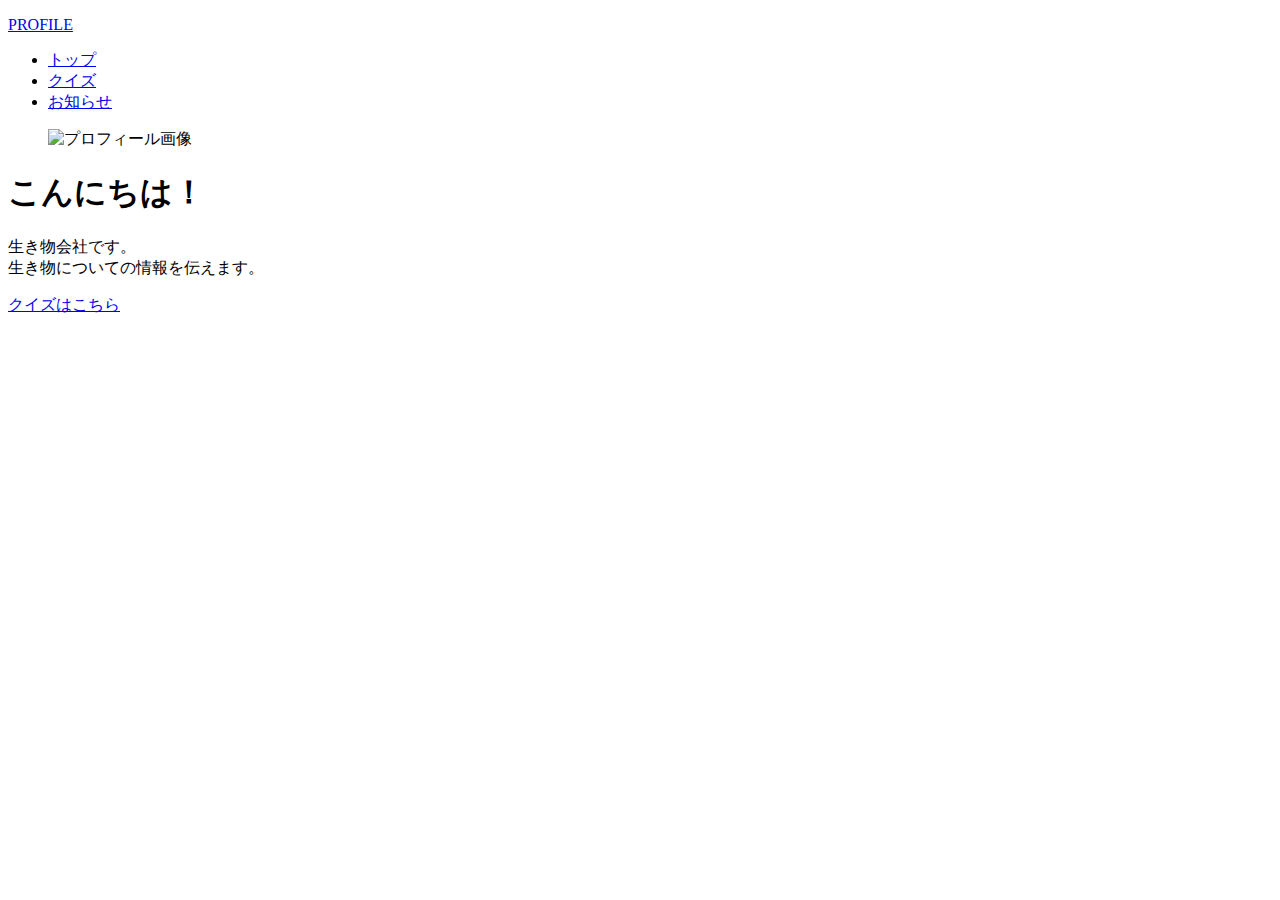
==== index.html @ 5ab6c3b2 "Create index.html" ====
<!DOCTYPE html>
<html>
    <head>
        <meta charset="utf-8" />
        <title>生き物</title>
        <link rel="preconnect" href="https://fonts.gstatic.com">
    <link href="https://fonts.googleapis.com/css2?family=Noto+Sans+JP:wght@400;500;700&display=swap" rel="stylesheet">
        <link rel="stylesheet" href="reset.css">
        <link rel="stylesheet" href="style.css">
    </head>
    <body>
        <header id="header">
            <div class="wrapper">
            <p class="logo"><a href="index.html">PROFILE</a></p>
      <nav>
        <ul>
          <li><a href="index.html">トップ</a></li>
          <li><a href="#">クイズ</a></li>
          <li><a href="information.html">お知らせ</a></li>
        </ul>
      </nav>
            </div>
        </header>
        <main>
            <section id="content1">
                <div class="wrapper">
                <figure><img src="./fox.png" alt="プロフィール画像"></figure>
        <div class="text_area">
          <h1>こんにちは！</h1>
          <p>生き物会社です。<br>生き物についての情報を伝えます。</p>
        </div>
                </div>
            </section>
            <section id="content2">
                <div class="wrapper">
                <p class="link_contact"><a href="#">クイズはこちら</a></p>
                </div>
            </section>
        </main>
    </body>
</html>
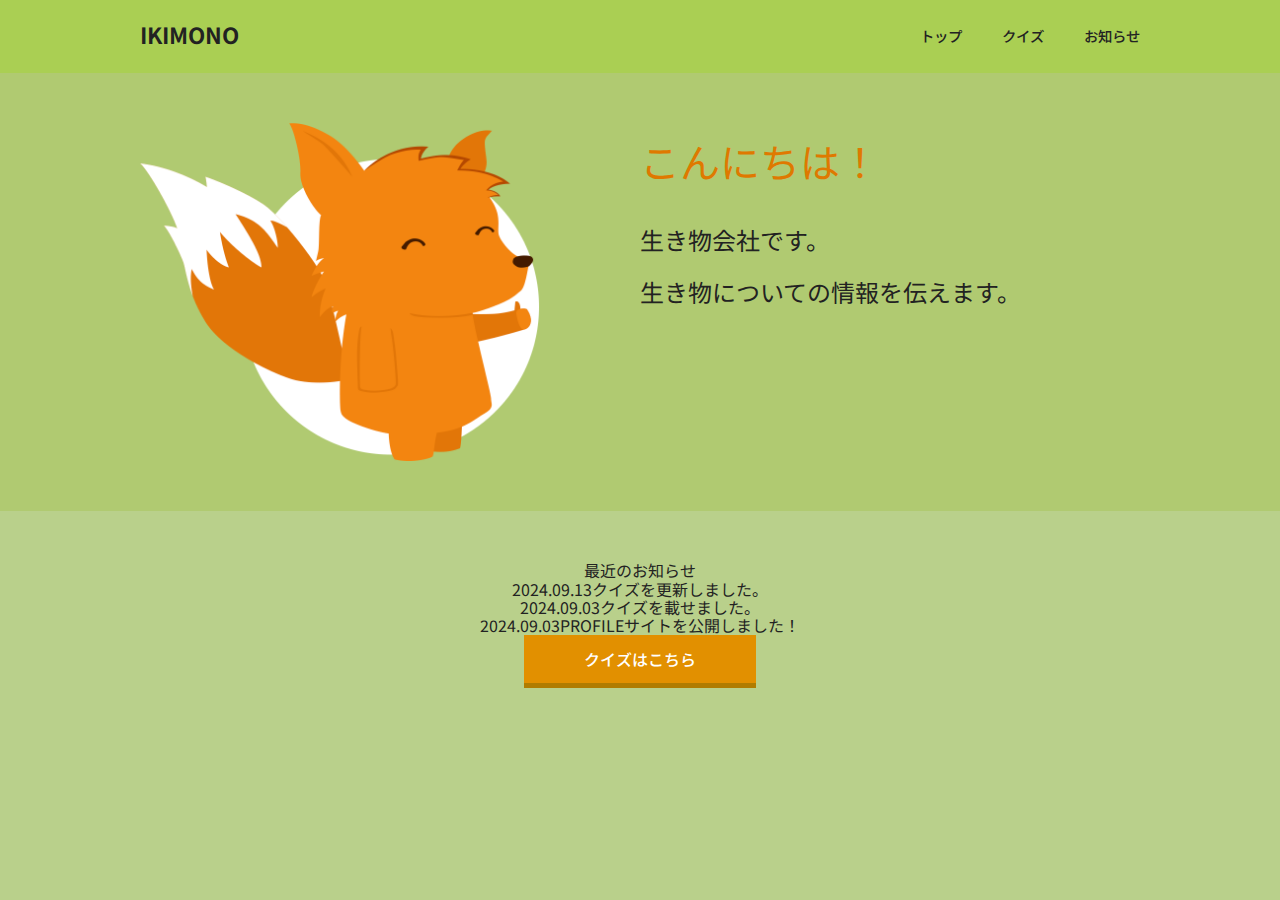
==== commit 41bec612: "Update index.html" ====
--- a/index.html
+++ b/index.html
@@ -11,11 +11,11 @@
     <body>
         <header id="header">
             <div class="wrapper">
-            <p class="logo"><a href="index.html">PROFILE</a></p>
+            <p class="logo"><a href="index.html">IKIMONO</a></p>
       <nav>
         <ul>
           <li><a href="index.html">トップ</a></li>
-          <li><a href="#">クイズ</a></li>
+          <li><a href="quiz.html">クイズ</a></li>
           <li><a href="information.html">お知らせ</a></li>
         </ul>
       </nav>
@@ -33,7 +33,13 @@
             </section>
             <section id="content2">
                 <div class="wrapper">
-                <p class="link_contact"><a href="#">クイズはこちら</a></p>
+                <h2>最近のお知らせ</h2>
+          <ol>
+            <li><a href="information.html#part1"><time datetime="2024-09-03">2024.09.13</time>クイズを更新しました。</a></li>
+            <li><a href="information.html#part2"><time datetime="2024-09-03">2024.09.03</time>クイズを載せました。</a></li>
+            <li><a href="information.html#part3"><time datetime="2024-09-03">2024.09.03</time>PROFILEサイトを公開しました！</a></li>
+          </ol>
+                <p class="link_contact"><a href="quiz.html">クイズはこちら</a></p>
                 </div>
             </section>
         </main>
--- a/style.css
+++ b/style.css
@@ -0,0 +1,153 @@
+@charset "UTF-8";
+
+body {
+  font-family: 'Noto Sans JP', sans-serif;
+  color: #222;
+  background-color: #b9d08b;
+}
+
+/* header
+------------------------------ */
+#header {
+  width: 100%;
+  background-color: #aacf53;
+}
+#header .wrapper {
+  overflow: hidden;
+  margin: 0 auto;
+  width: 100%;
+  max-width: 1000px;
+}
+
+#header p {
+  float: left;
+  margin: 22px 0 0;
+  font-size: 1.4rem;
+  font-weight: 700;
+}
+
+#header ul {
+  float: right;
+  margin: 28px 0;
+  font-size: 0.9rem;
+  font-weight: 500;
+}
+#header ul li {
+  float: left;
+  margin-right: 40px;
+}
+#header ul li:last-child {
+  margin-right: 0;
+}
+
+/* content1
+------------------------------ */
+#content1 {
+  background-color: #b0ca71;
+}
+
+#content1 .wrapper {
+  display: flex;
+  margin: 0 auto;
+  padding: 50px 0;
+  width: 100%;
+  max-width: 1000px;
+}
+
+#content1 figure {
+  width: 50%;
+}
+#content1 figure img {
+  max-width: 80%;
+}
+
+#content1 .text_area {
+  padding-top: 15px;
+  width: 50%;
+}
+
+#content1 .text_area h1 {
+  margin-bottom: 30px;
+  font-size: 2.5rem;
+  color: #df7900;
+}
+
+#content1 .text_area p {
+  font-size: 1.5rem;
+  line-height: 2.2em;
+}
+
+
+#content2 .link_contact a {
+  display: inline-block;
+  padding: 15px 60px;
+  color: #fff;
+  font-size: 1.0rem;
+  font-weight: 500;
+  box-shadow: 0 5px 0 #b07c00;
+  background-color: #e29000;
+}
+
+#content2 {
+  width: 100%;
+}
+
+#content2 .wrapper {
+  margin: 0 auto;
+  padding: 50px 0 100px;
+  width: 100%;
+  max-width: 1000px;
+  text-align: center;
+}
+#content2 .link_contact a:hover {
+  background-color: #e89d19;
+}
+
+/* information
+------------------------------ */
+#information {
+  padding: 80px 0 100px;
+  color: #222;
+  text-align: center;
+  background-color: #e9e279;
+}
+
+#information .wrapper {
+  margin: 0 auto;
+  width: 100%;
+  max-width: 1000px;
+}
+
+#information h1 {
+  display: inline-block;
+  margin: 0 auto 40px;
+  padding-bottom: 10px;
+  font-size: 1.25rem;
+  font-weight: 700;
+  border-bottom: 4px solid #222;
+}
+
+#information article {
+  margin-bottom: 40px;
+  padding: 40px 40px 35px;
+  text-align: left;
+  border-radius: 20px;
+  background-color: #fff;
+}
+
+#information article .text_date {
+  font-size: 0.85rem;
+}
+
+#information article h2 {
+  margin-bottom: 30px;
+  padding-bottom: 12px;
+  font-size: 1.15rem;
+  line-height: 1.8em;
+  border-bottom: 2px solid #d5c800;
+}
+
+#information article .text_content {
+  line-height: 2.0em;
+  font-size: 0.85rem;
+}
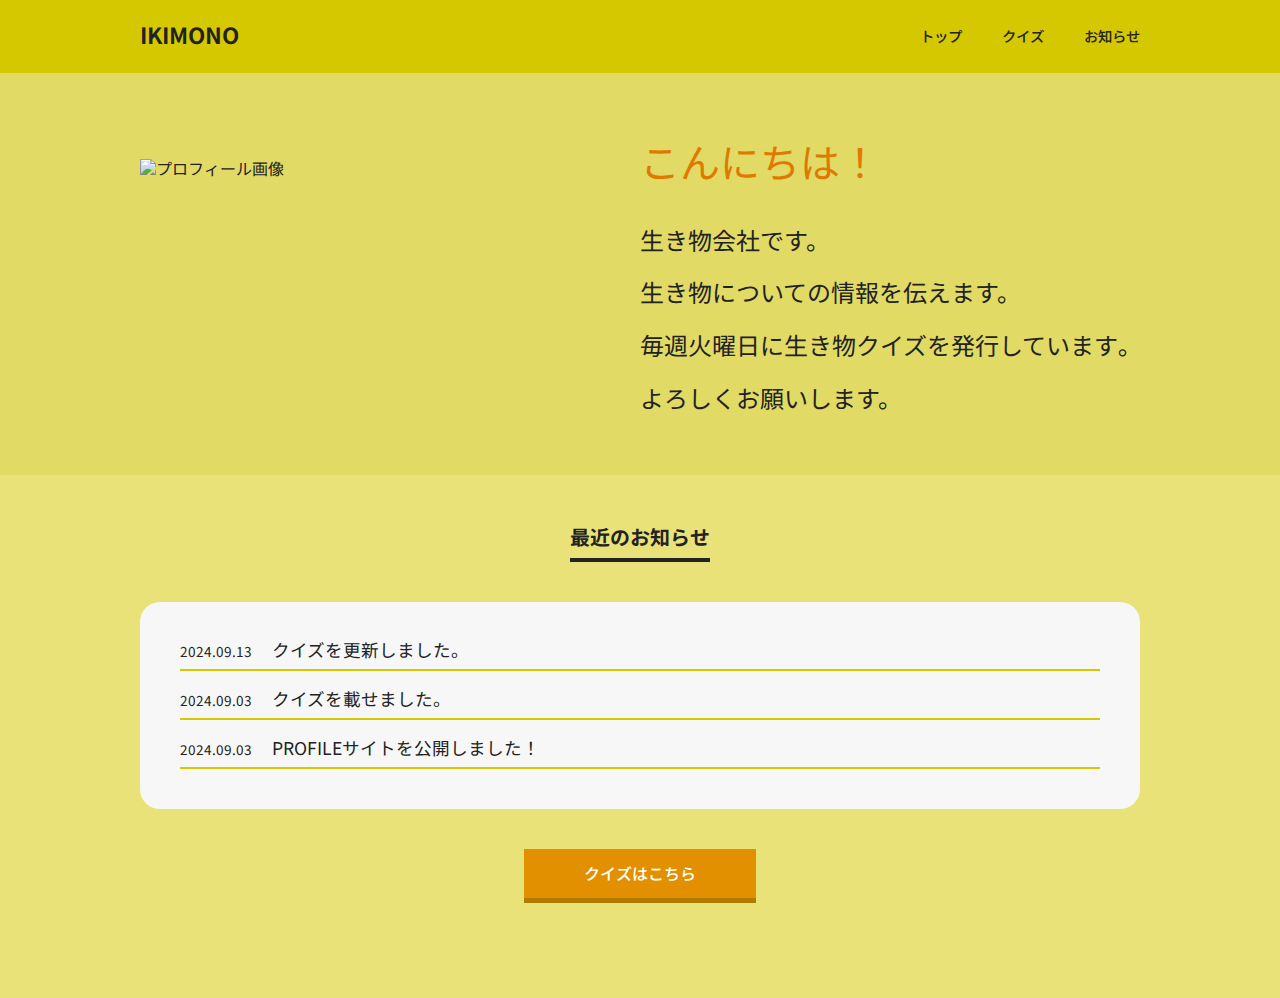
==== commit dc60e19c: "Update index.html" ====
--- a/index.html
+++ b/index.html
@@ -11,10 +11,10 @@
     <body>
         <header id="header">
             <div class="wrapper">
-            <p class="logo"><a href="index.html">IKIMONO</a></p>
+            <p class="logo"><a href="ikimono.html">IKIMONO</a></p>
       <nav>
         <ul>
-          <li><a href="index.html">トップ</a></li>
+          <li><a href="ikimono.html">トップ</a></li>
           <li><a href="quiz.html">クイズ</a></li>
           <li><a href="information.html">お知らせ</a></li>
         </ul>
@@ -24,10 +24,10 @@
         <main>
             <section id="content1">
                 <div class="wrapper">
-                <figure><img src="./fox.png" alt="プロフィール画像"></figure>
+                <figure><br><br><img src="./cow.png" alt="プロフィール画像"></figure>
         <div class="text_area">
           <h1>こんにちは！</h1>
-          <p>生き物会社です。<br>生き物についての情報を伝えます。</p>
+          <p>生き物会社です。<br>生き物についての情報を伝えます。<br>毎週火曜日に生き物クイズを発行しています｡<br>よろしくお願いします。</p>
         </div>
                 </div>
             </section>
--- a/style.css
+++ b/style.css
@@ -3,14 +3,14 @@
 body {
   font-family: 'Noto Sans JP', sans-serif;
   color: #222;
-  background-color: #b9d08b;
+  background-color: #e9e279;
 }
 
 /* header
 ------------------------------ */
 #header {
   width: 100%;
-  background-color: #aacf53;
+  background-color: #d5c800;
 }
 #header .wrapper {
   overflow: hidden;
@@ -43,7 +43,7 @@
 /* content1
 ------------------------------ */
 #content1 {
-  background-color: #b0ca71;
+  background-color: #e1da65;
 }
 
 #content1 .wrapper {
@@ -99,6 +99,40 @@
   max-width: 1000px;
   text-align: center;
 }
+
+#content2 h2 {
+  display: inline-block;
+  margin: 0 auto 40px;
+  padding-bottom: 10px;
+  font-size: 1.25rem;
+  font-weight: 700;
+  border-bottom: 4px solid #222;
+}
+
+#content2 ol {
+  margin-bottom: 40px;
+  padding: 30px 40px 40px;
+  text-align: left;
+  border-radius: 20px;
+  background-color: #f7f7f7;
+}
+
+#content2 ol li {
+  margin-bottom: 10px;
+  font-size: 1.1rem;
+  line-height: 2.0em;
+  border-bottom: 2px solid #d5c800;
+}
+
+#content2 ol li:last-child {
+  margin-bottom: 0;
+}
+
+#content2 ol li time {
+  margin-right: 20px;
+  font-size: 0.85rem;
+}
+
 #content2 .link_contact a:hover {
   background-color: #e89d19;
 }
@@ -151,3 +185,65 @@
   line-height: 2.0em;
   font-size: 0.85rem;
 }
+
+
+
+/* contact
+------------------------------ */
+#contact {
+  padding: 80px 0 60px;
+  color: #222;
+  text-align: center;
+  background-color: #e9e279;
+}
+
+#contact .wrapper {
+  margin: 0 auto;
+  width: 100%;
+  max-width: 1000px;
+}
+
+#contact h1 {
+  display: inline-block;
+  margin: 0 auto 30px;
+  padding-bottom: 10px;
+  font-size: 1.25rem;
+  font-weight: 700;
+  border-bottom: 4px solid #222;
+}
+
+#contact .text_lead {
+  margin-bottom: 35px;
+  line-height: 2.0em;
+  font-size: 0.85rem;
+}
+
+#contact article {
+  margin-bottom: 40px;
+  padding: 40px 40px 35px;
+  text-align: left;
+  border-radius: 20px;
+  background-color: #fff;
+}
+
+#contact article h2 {
+  margin-bottom: 30px;
+  padding-bottom: 12px;
+  font-size: 1.15rem;
+  line-height: 1.8em;
+  border-bottom: 2px solid #d5c800;
+}
+
+#contact article .text_content {
+  line-height: 2.0em;
+  font-size: 0.85rem;
+}
+
+#contact article .text_content a {
+  color: #0072d3;
+  font-weight: 700;
+}
+
+#contact article .text_content a:hover {
+  text-decoration: underline;
+}
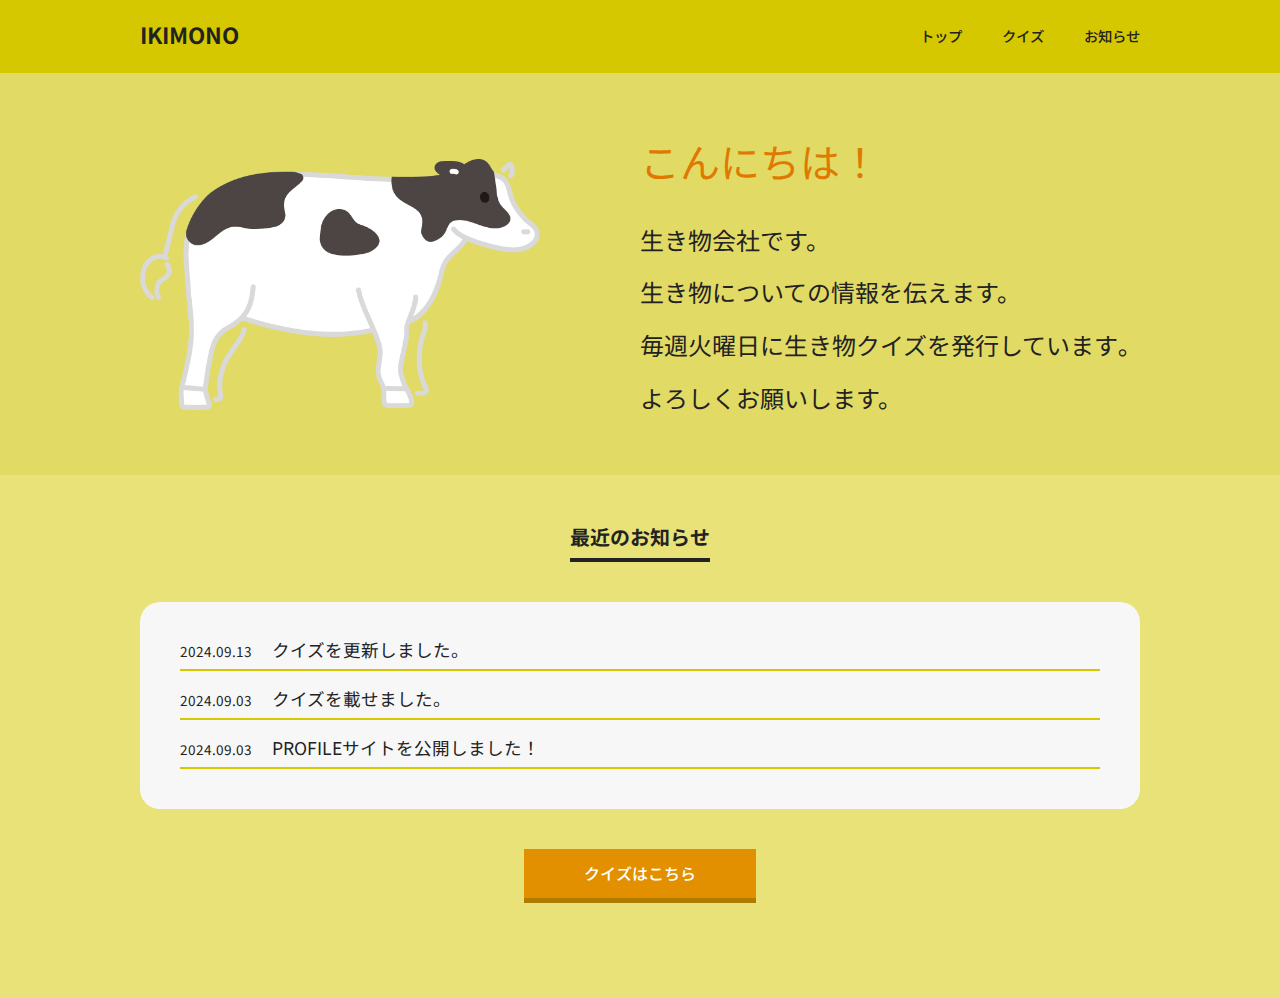
==== commit e6a60417: "Update index.html" ====
--- a/index.html
+++ b/index.html
@@ -7,14 +7,15 @@
     <link href="https://fonts.googleapis.com/css2?family=Noto+Sans+JP:wght@400;500;700&display=swap" rel="stylesheet">
         <link rel="stylesheet" href="reset.css">
         <link rel="stylesheet" href="style.css">
+        <link rel="shortcut icon" type="image/x-icon" href="favicon.ico">
     </head>
     <body>
         <header id="header">
             <div class="wrapper">
-            <p class="logo"><a href="ikimono.html">IKIMONO</a></p>
+            <p class="logo"><a href="index.html">IKIMONO</a></p>
       <nav>
         <ul>
-          <li><a href="ikimono.html">トップ</a></li>
+          <li><a href="index.html">トップ</a></li>
           <li><a href="quiz.html">クイズ</a></li>
           <li><a href="information.html">お知らせ</a></li>
         </ul>
--- a/style.css
+++ b/style.css
@@ -59,6 +59,7 @@
 }
 #content1 figure img {
   max-width: 80%;
+  transform: scale(-1, 1);
 }
 
 #content1 .text_area {
